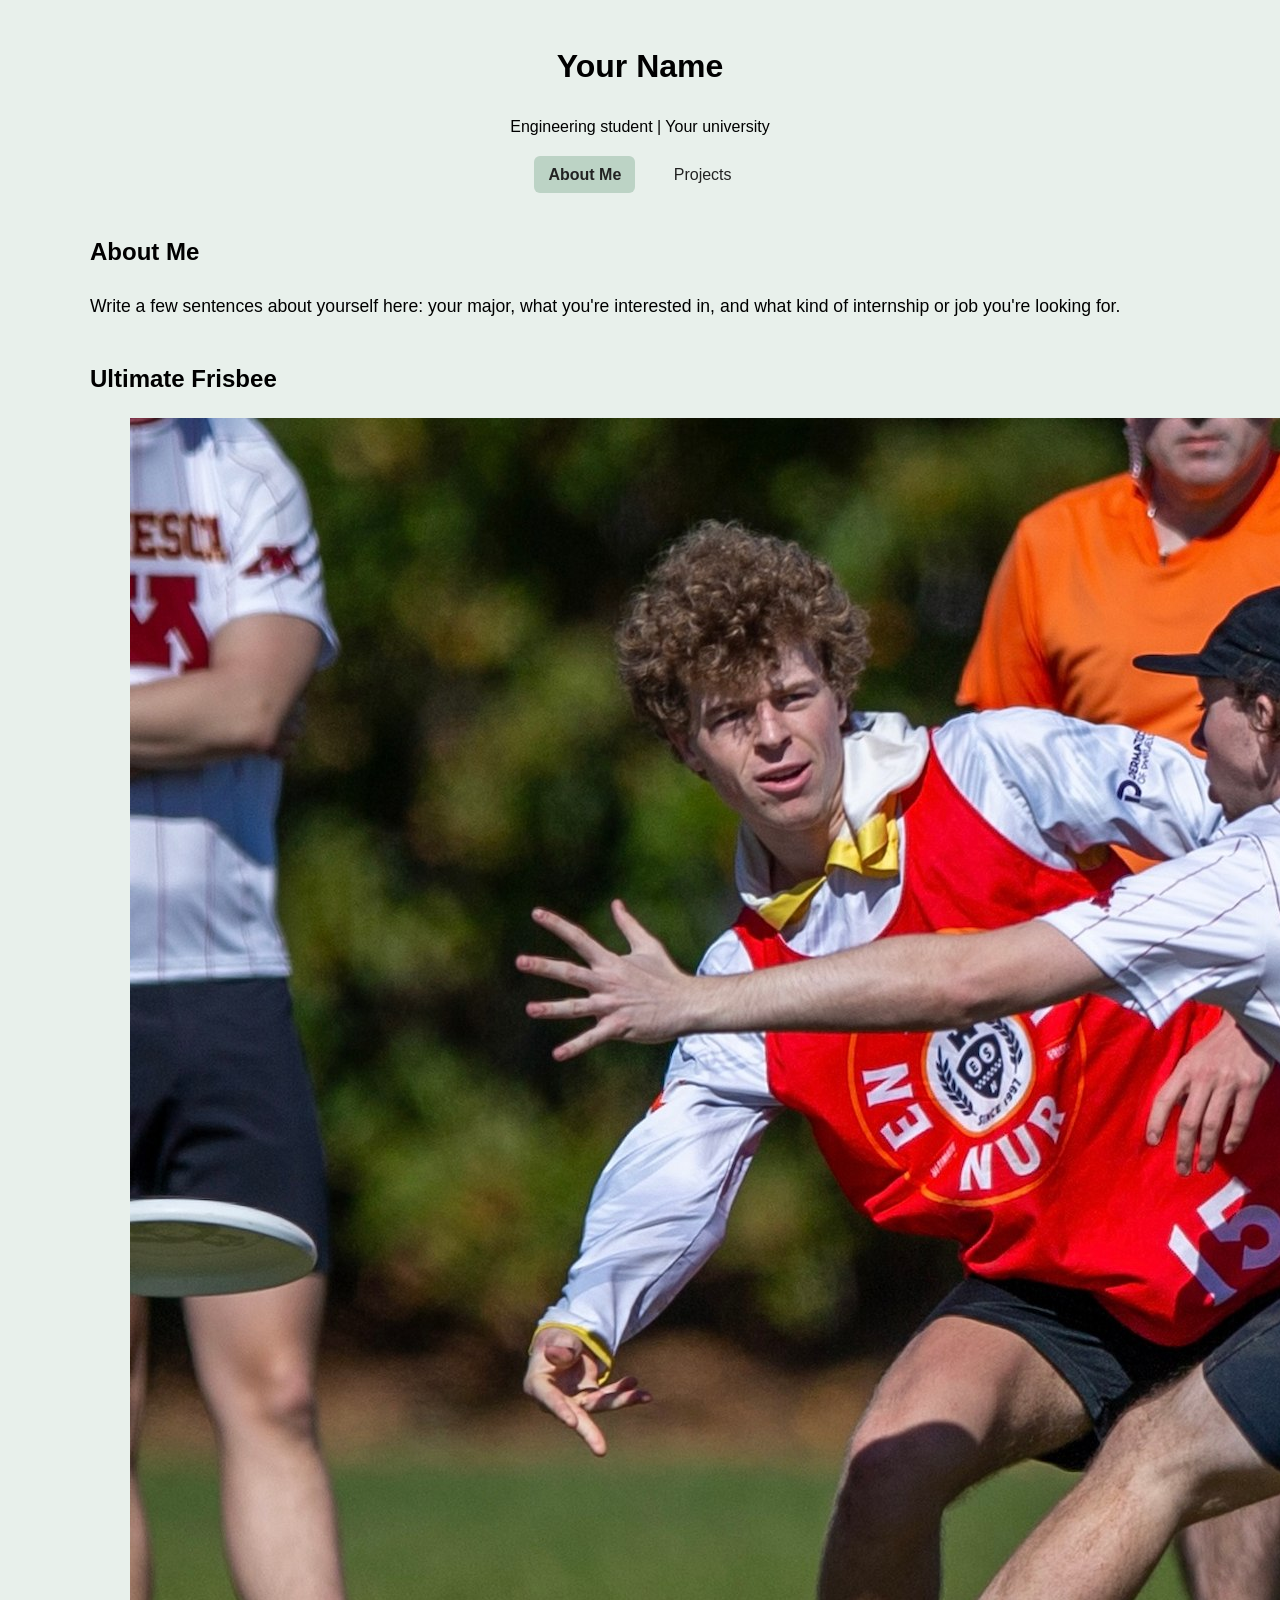
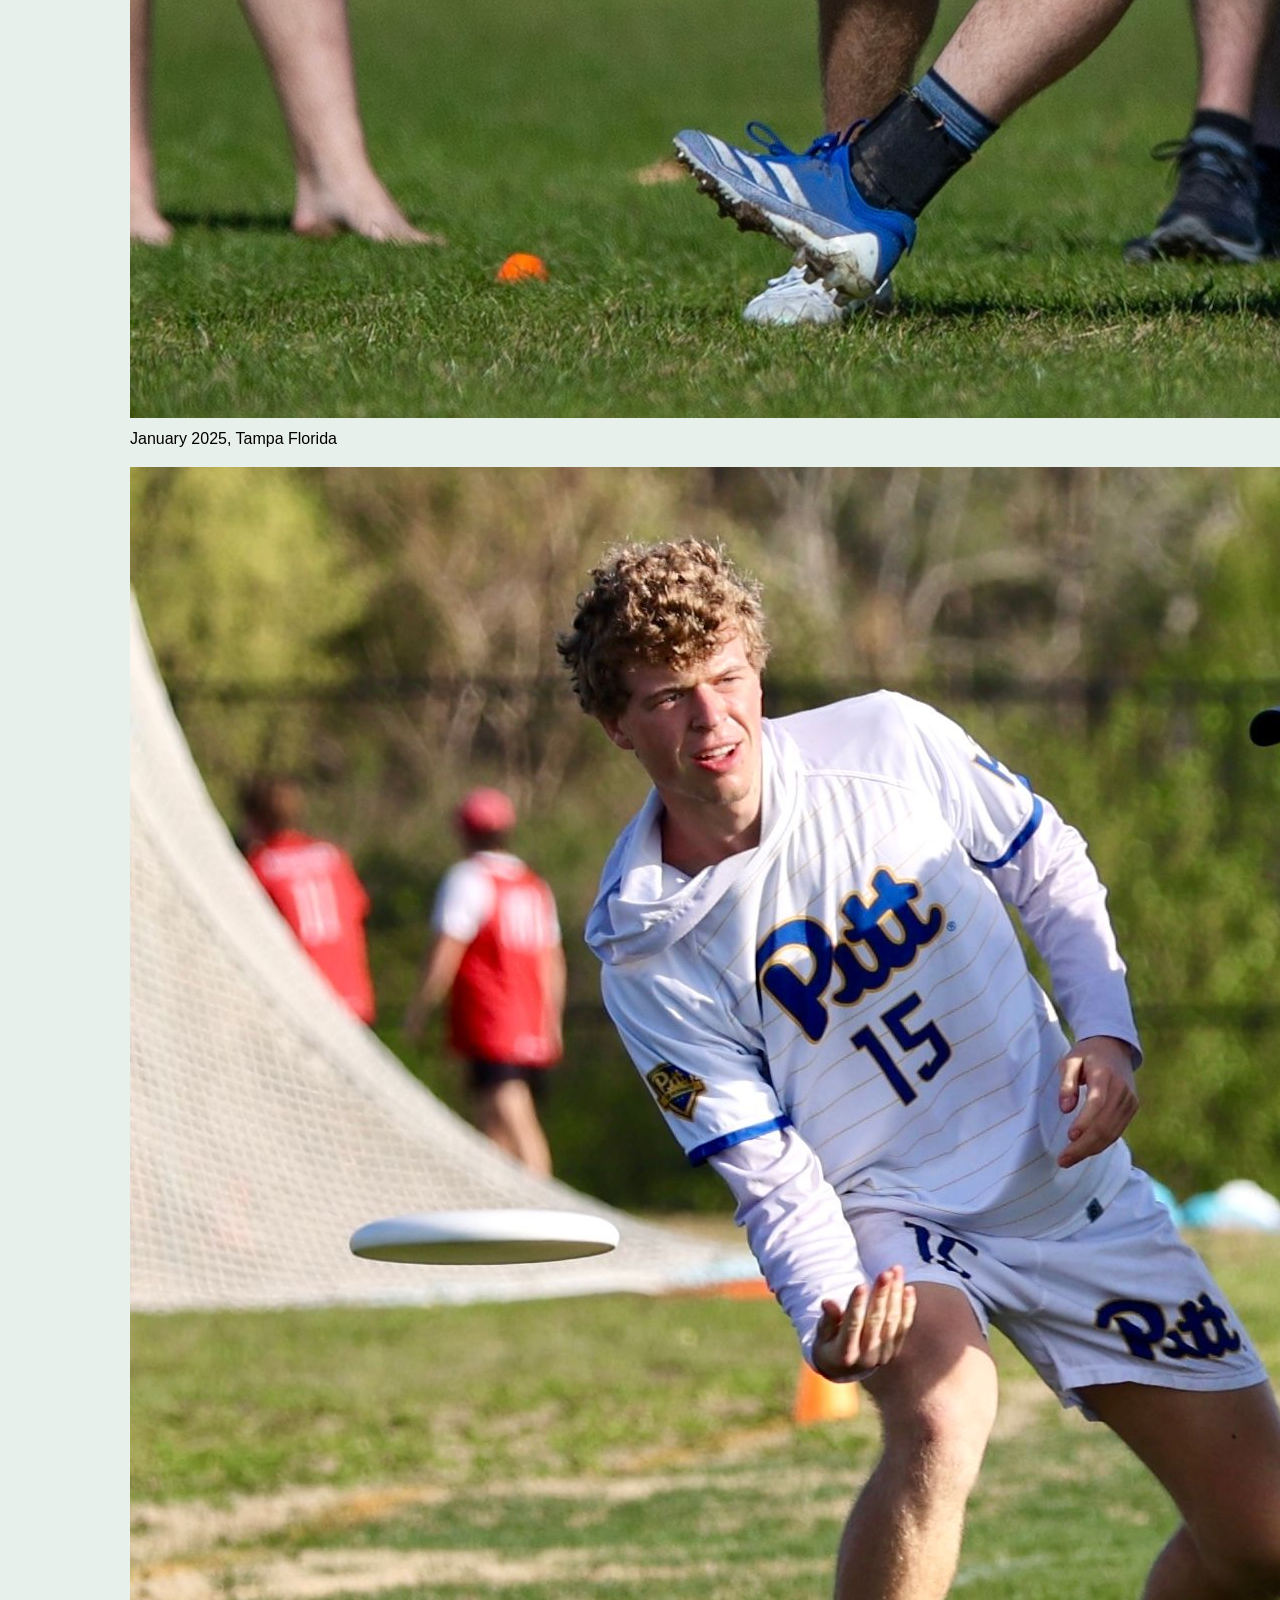
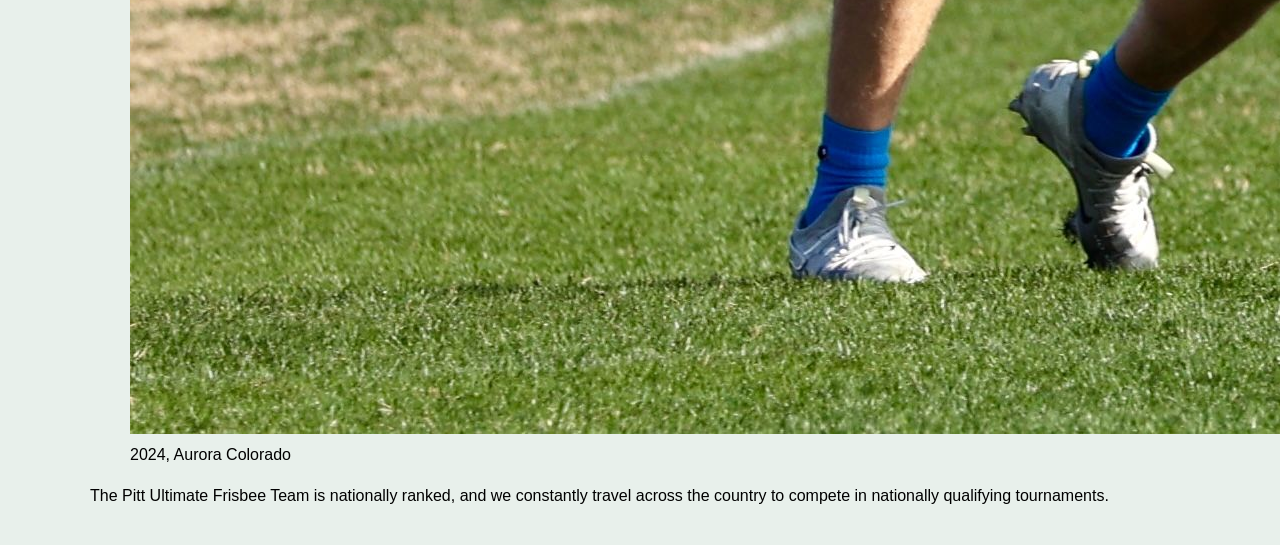
==== index.html @ 2cf9a01d "Update index.html" ====
<!DOCTYPE html>
<html lang="en">
<head>
  <meta charset="UTF-8">
  <meta name="viewport" content="width=device-width, initial-scale=1">
  <title>About Me | Your Name</title>
  <link rel="stylesheet" href="style.css">
</head>
<body>
  <header>
    <h1>Your Name</h1>
    <p>Engineering student | Your university</p>
    <nav>
      <a href="index.html" class="active">About Me</a>
      <a href="projects.html">Projects</a>
    </nav>
  </header>

  <main>
    <h2>About Me</h2>
    <p class="intro">
      Write a few sentences about yourself here: your major, what you're interested in, and what kind of internship or job you're looking for.
    </p>

    <h2>Ultimate Frisbee</h2>
    <section class="photo-row">
      <figure>
        <img src="mages/florida_warmup_flick_huck.jpg" alt="Pitt Ultimate player defending in Tampa, Florida">
        <figcaption>January 2025, Tampa Florida</figcaption>
      </figure>

      <figure>
        <img src="mages/jose_flick.jpg" alt="Pitt Ultimate player throwing a flick in Aurora, Colorado">
        <figcaption>2024, Aurora Colorado</figcaption>
      </figure>
    </section>

    <p class="team-caption">
      The Pitt Ultimate Frisbee Team is nationally ranked, and we constantly travel across the country to compete in nationally qualifying tournaments.
    </p>
  </main>
</body>
</html>
---- style.css ----
body {
  font-family: Arial, sans-serif;
  max-width: 1100px;
  margin: 0 auto;
  padding: 20px;
  line-height: 1.6;
  background: #e8f0eb;
}

header {
  text-align: center;
  margin-bottom: 40px;
}

nav {
  margin-top: 16px;
}

nav a {
  display: inline-block;
  margin: 0 10px;
  padding: 6px 14px;
  color: #222;
  text-decoration: none;
  border-radius: 6px;
}

nav a:hover {
  background: #d3e2d9;
}

nav a.active {
  background: #bcd3c5;
  font-weight: bold;
}

.intro {
  font-size: 1.1rem;
  margin-bottom: 40px;
}

.project {
  background: #fff;
  border: 1px solid #ccd9d0;
  border-radius: 8px;
  padding: 16px;
  margin-bottom: 24px;
}

.project img {
  max-width: 100%;
  border-radius: 4px;
}

.feature {
  display: flex;
  align-items: flex-start;
  justify-content: space-between;
  gap: 32px;
  margin-bottom: 40px;
}

.feature figure {
  margin: 0;
  flex: 1;
}

.feature img {
  width: 100%;
  height: auto;
  display: block;
}

.feature figcaption {
  margin-top: 10px;
  padding-left: 10px;
  font-size: 0.95rem;
}

.feature-text {
  flex: 1;
  font-size: 1.2rem;
  line-height: 2;
  margin: 0;
}

@media (max-width: 700px) {
  .feature {
    flex-direction: column;
  }
}
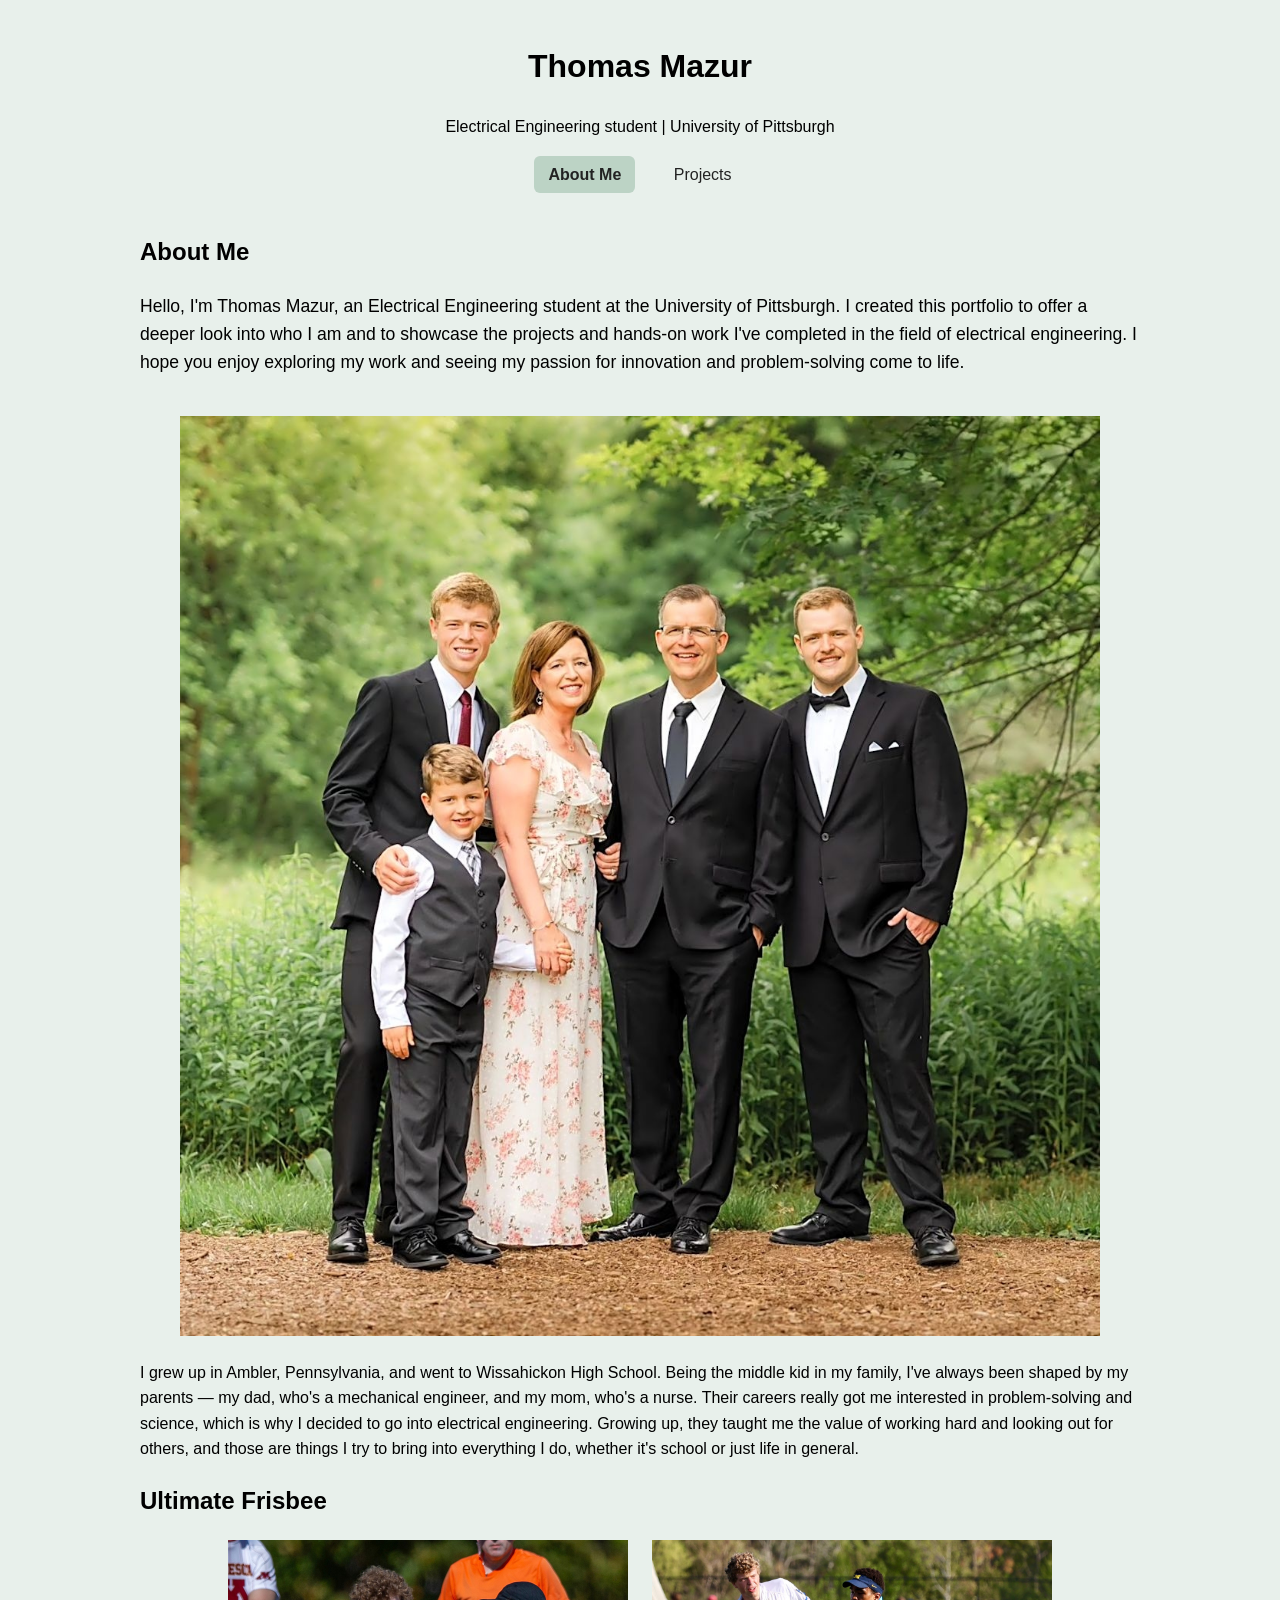
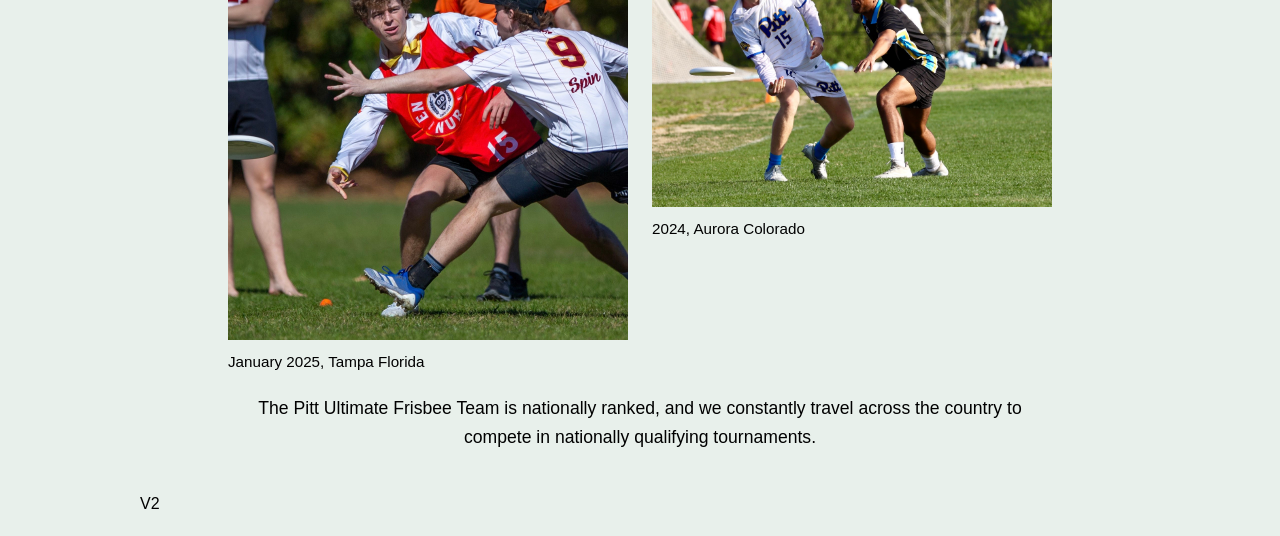
==== commit 0ff5e3f5: "Update index.html" ====
--- a/index.html
+++ b/index.html
@@ -3,13 +3,13 @@
 <head>
   <meta charset="UTF-8">
   <meta name="viewport" content="width=device-width, initial-scale=1">
-  <title>About Me | Your Name</title>
+  <title>About Me | Thomas Mazur</title>
   <link rel="stylesheet" href="style.css">
 </head>
 <body>
   <header>
-    <h1>Your Name</h1>
-    <p>Engineering student | Your university</p>
+    <h1>Thomas Mazur</h1>
+    <p>Electrical Engineering student | University of Pittsburgh</p>
     <nav>
       <a href="index.html" class="active">About Me</a>
       <a href="projects.html">Projects</a>
@@ -19,8 +19,17 @@
   <main>
     <h2>About Me</h2>
     <p class="intro">
-      Write a few sentences about yourself here: your major, what you're interested in, and what kind of internship or job you're looking for.
+      Hello, I'm Thomas Mazur, an Electrical Engineering student at the University of Pittsburgh. I created this portfolio to offer a deeper look into who I am and to showcase the projects and hands-on work I've completed in the field of electrical engineering. I hope you enjoy exploring my work and seeing my passion for innovation and problem-solving come to life.
     </p>
+
+    <section class="about-section">
+      <figure class="about-photo">
+        <img src="mages/Family_Photo.jpg" alt="Thomas Mazur with his family">
+      </figure>
+      <p class="about-text">
+        I grew up in Ambler, Pennsylvania, and went to Wissahickon High School. Being the middle kid in my family, I've always been shaped by my parents — my dad, who's a mechanical engineer, and my mom, who's a nurse. Their careers really got me interested in problem-solving and science, which is why I decided to go into electrical engineering. Growing up, they taught me the value of working hard and looking out for others, and those are things I try to bring into everything I do, whether it's school or just life in general.
+      </p>
+    </section>
 
     <h2>Ultimate Frisbee</h2>
     <section class="photo-row">
@@ -39,5 +48,7 @@
       The Pitt Ultimate Frisbee Team is nationally ranked, and we constantly travel across the country to compete in nationally qualifying tournaments.
     </p>
   </main>
+
+  <footer class="version">V2</footer>
 </body>
 </html>
--- a/style.css
+++ b/style.css
@@ -1,6 +1,11 @@
+img {
+  max-width: 100%;
+  height: auto;
+}
+
 body {
   font-family: Arial, sans-serif;
-  max-width: 1100px;
+  max-width: 1000px;
   margin: 0 auto;
   padding: 20px;
   line-height: 1.6;
@@ -47,45 +52,37 @@
   margin-bottom: 24px;
 }
 
-.project img {
-  max-width: 100%;
-  border-radius: 4px;
+/* Photos side by side */
+.photo-row {
+  display: flex;
+  flex-direction: row;
+  justify-content: center;
+  gap: 24px;
+  margin-bottom: 20px;
 }
 
-.feature {
-  display: flex;
-  align-items: flex-start;
-  justify-content: space-between;
-  gap: 32px;
-  margin-bottom: 40px;
+.photo-row figure {
+  margin: 0;
+  flex: 1;
+  min-width: 0;
+  max-width: 400px;
 }
 
-.feature figure {
-  margin: 0;
-  flex: 1;
-}
-
-.feature img {
+.photo-row img {
   width: 100%;
   height: auto;
   display: block;
 }
 
-.feature figcaption {
+.photo-row figcaption {
   margin-top: 10px;
-  padding-left: 10px;
   font-size: 0.95rem;
 }
 
-.feature-text {
-  flex: 1;
-  font-size: 1.2rem;
-  line-height: 2;
-  margin: 0;
+/* Description under both photos */
+.team-caption {
+  text-align: center;
+  font-size: 1.1rem;
+  max-width: 824px;
+  margin: 0 auto 40px;
 }
-
-@media (max-width: 700px) {
-  .feature {
-    flex-direction: column;
-  }
-}
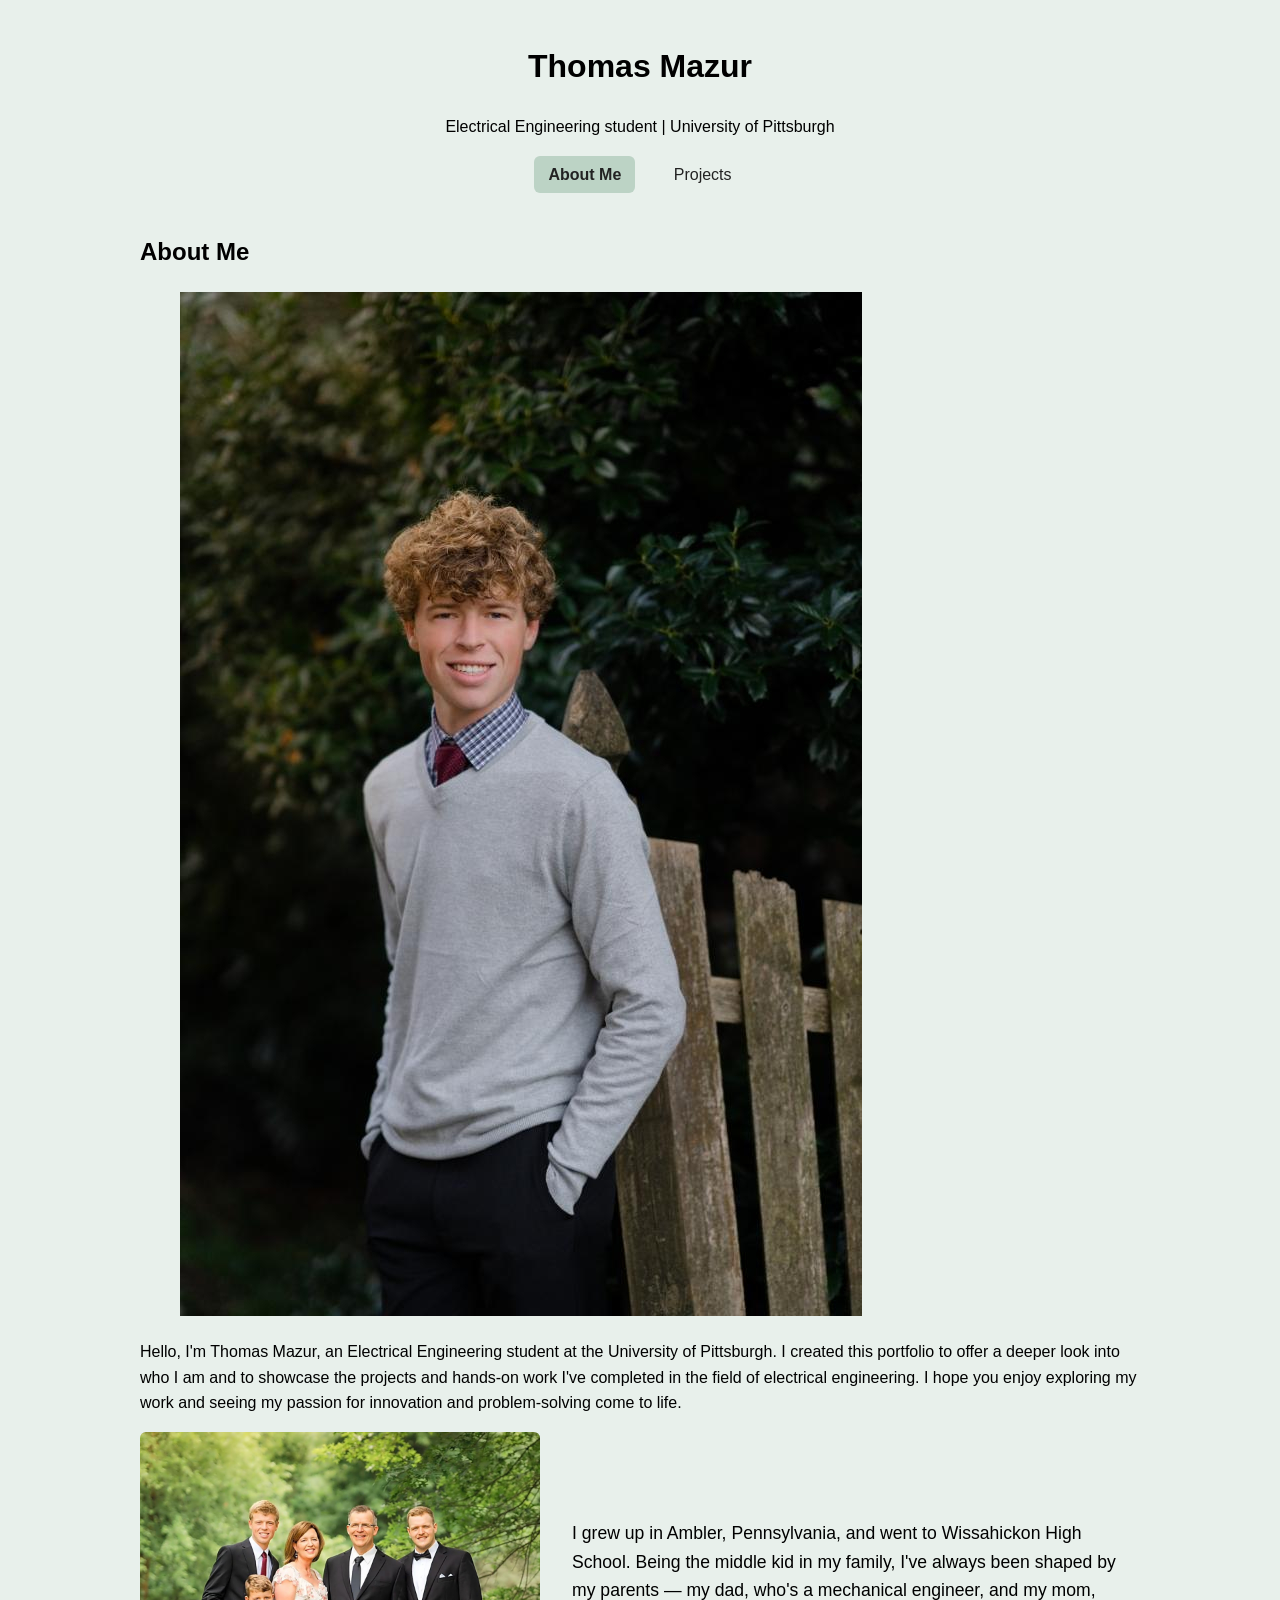
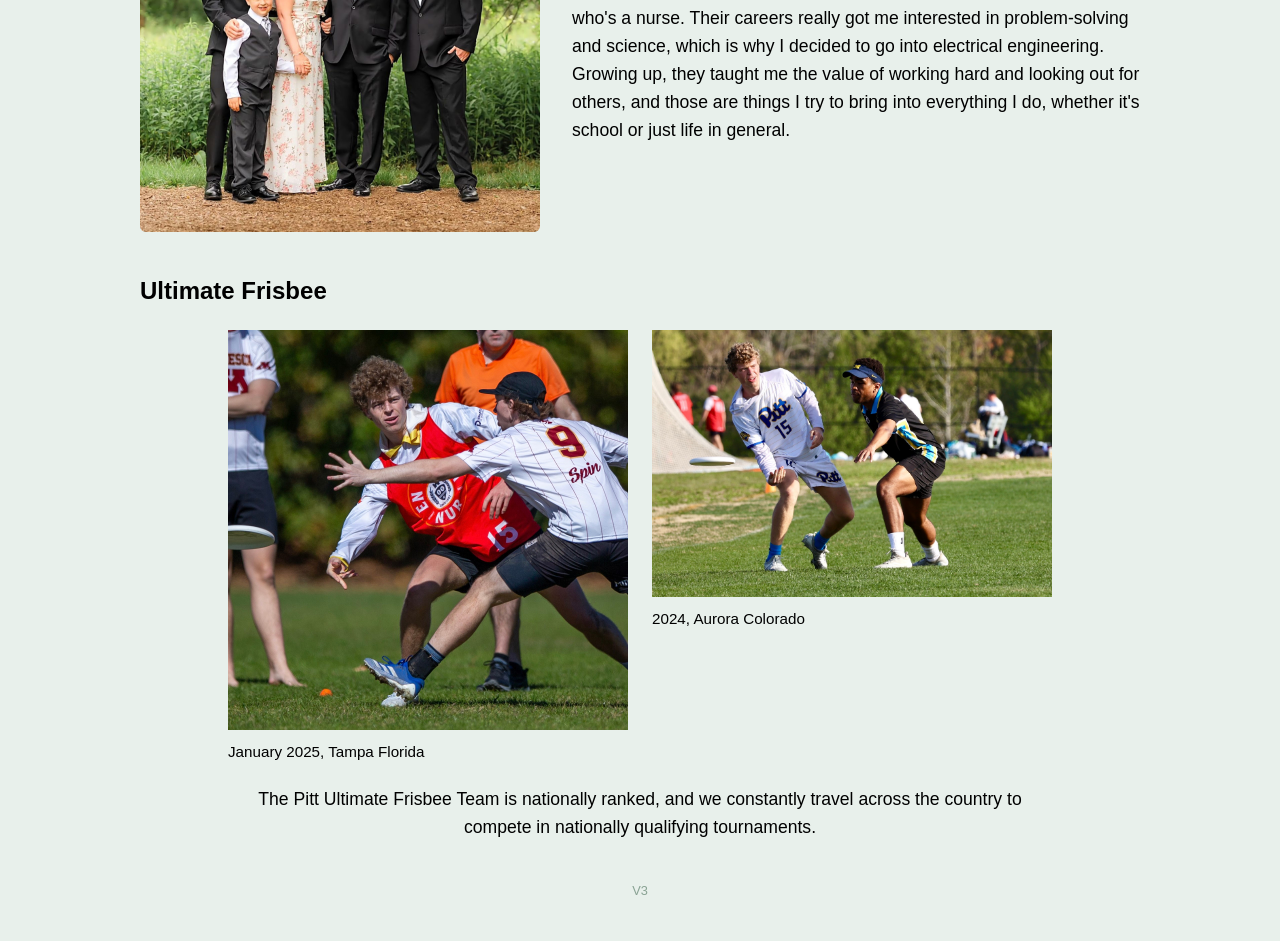
==== commit 3a8f0a5f: "Update index.html" ====
--- a/index.html
+++ b/index.html
@@ -18,9 +18,14 @@
 
   <main>
     <h2>About Me</h2>
-    <p class="intro">
-      Hello, I'm Thomas Mazur, an Electrical Engineering student at the University of Pittsburgh. I created this portfolio to offer a deeper look into who I am and to showcase the projects and hands-on work I've completed in the field of electrical engineering. I hope you enjoy exploring my work and seeing my passion for innovation and problem-solving come to life.
-    </p>
+    <section class="intro-section">
+      <figure class="intro-photo">
+        <img src="mages/solo_photo.jpg" alt="Portrait of Thomas Mazur">
+      </figure>
+      <p class="intro-text">
+        Hello, I'm Thomas Mazur, an Electrical Engineering student at the University of Pittsburgh. I created this portfolio to offer a deeper look into who I am and to showcase the projects and hands-on work I've completed in the field of electrical engineering. I hope you enjoy exploring my work and seeing my passion for innovation and problem-solving come to life.
+      </p>
+    </section>
 
     <section class="about-section">
       <figure class="about-photo">
@@ -49,6 +54,6 @@
     </p>
   </main>
 
-  <footer class="version">V2</footer>
+  <footer class="version">V3</footer>
 </body>
 </html>
--- a/style.css
+++ b/style.css
@@ -44,6 +44,34 @@
   margin-bottom: 40px;
 }
 
+/* About Me photo + text */
+.about-section {
+  display: flex;
+  align-items: center;
+  gap: 32px;
+  margin-bottom: 40px;
+}
+
+.about-photo {
+  margin: 0;
+  flex: 1;
+  min-width: 0;
+  max-width: 400px;
+}
+
+.about-photo img {
+  width: 100%;
+  height: auto;
+  display: block;
+  border-radius: 6px;
+}
+
+.about-text {
+  flex: 1;
+  font-size: 1.1rem;
+  margin: 0;
+}
+
 .project {
   background: #fff;
   border: 1px solid #ccd9d0;
@@ -86,3 +114,20 @@
   max-width: 824px;
   margin: 0 auto 40px;
 }
+
+/* Stack on phones */
+@media (max-width: 700px) {
+  .about-section,
+  .photo-row {
+    flex-direction: column;
+  }
+}
+
+/* Version marker */
+.version {
+  text-align: center;
+  color: #8aa394;
+  font-size: 0.8rem;
+  margin-top: 40px;
+  padding-bottom: 20px;
+}
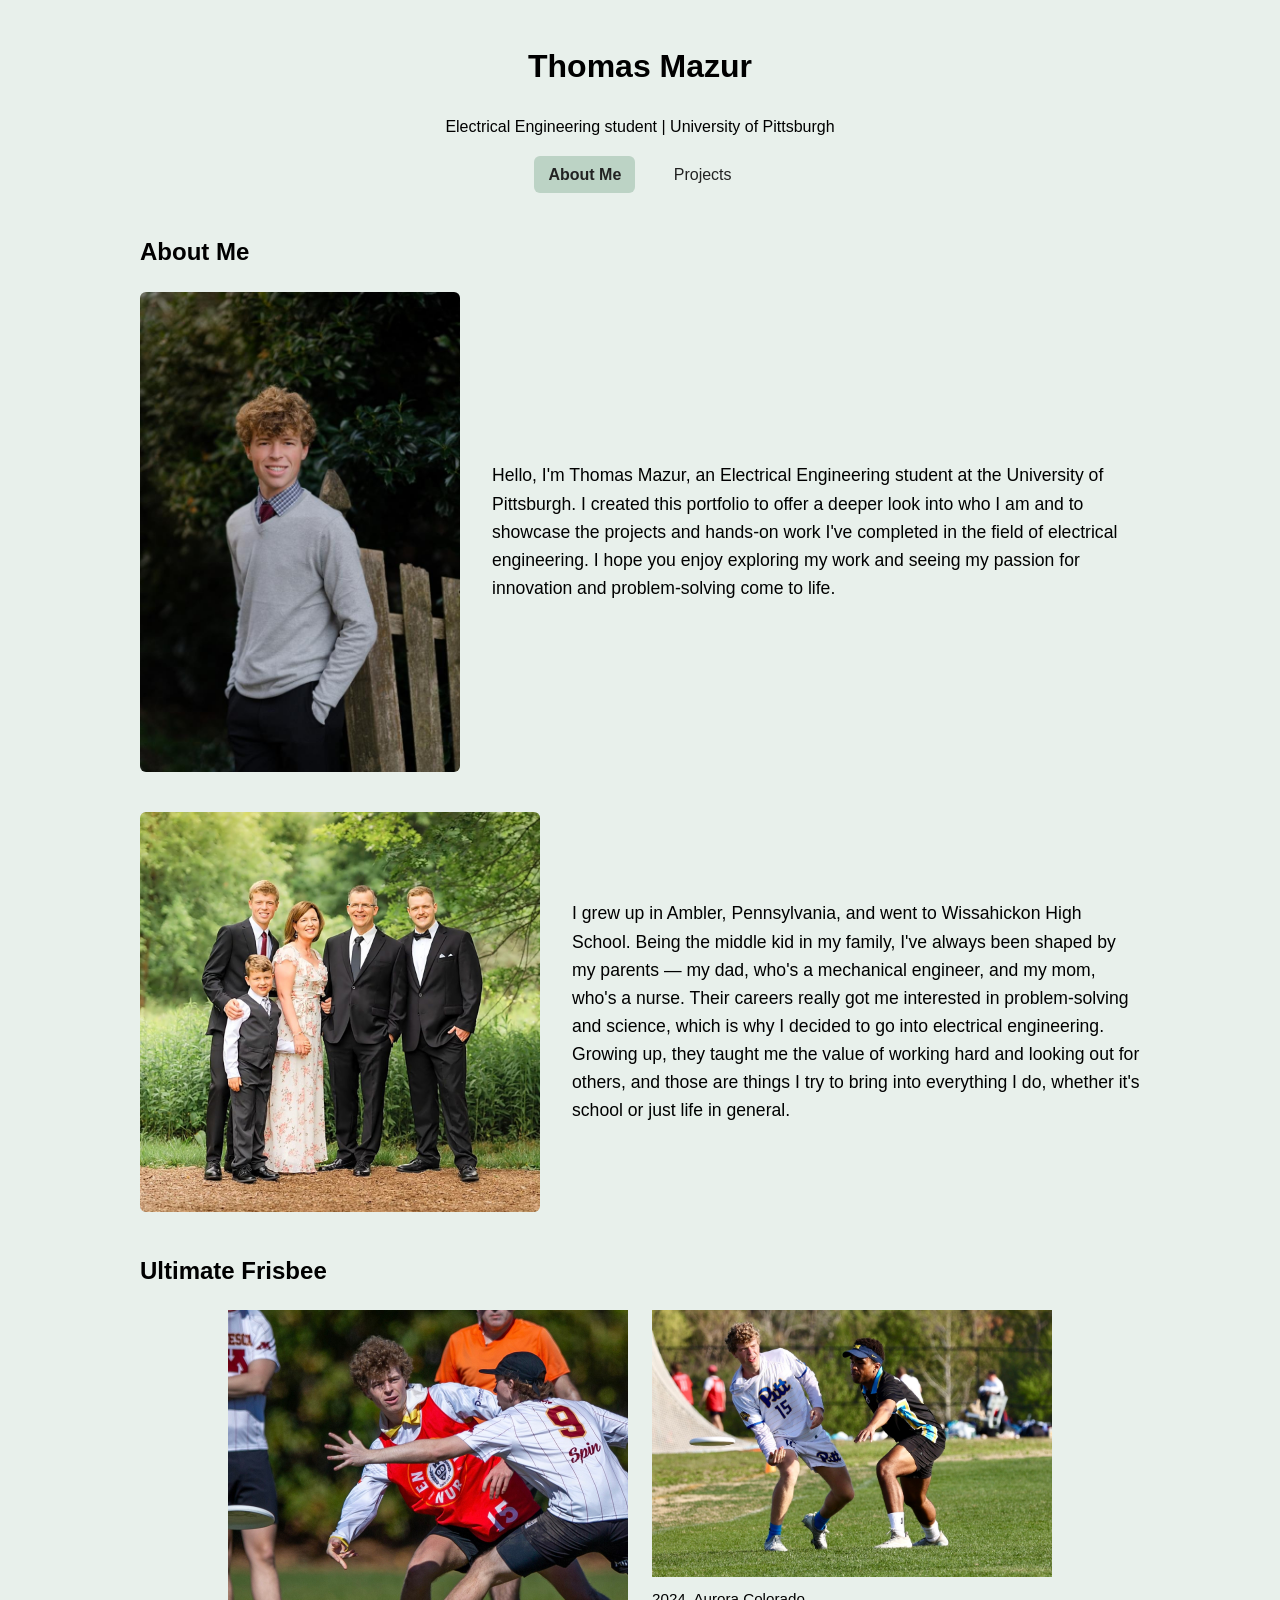
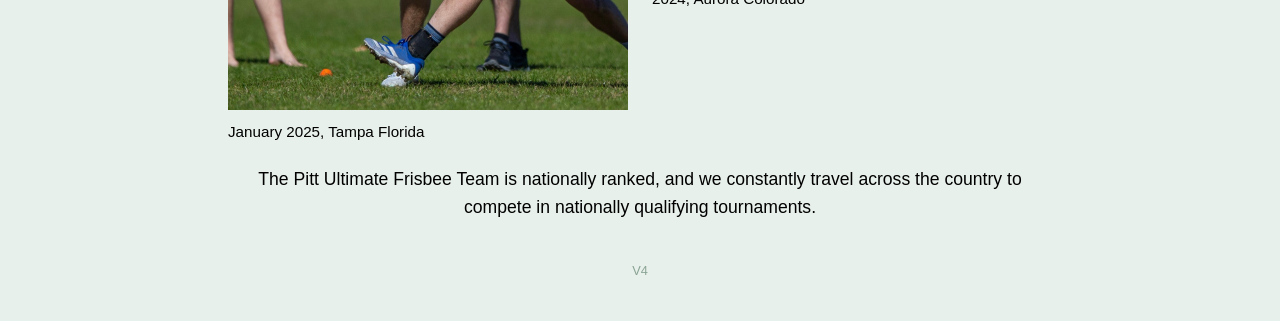
==== commit 124a045f: "Update index.html" ====
--- a/index.html
+++ b/index.html
@@ -54,6 +54,6 @@
     </p>
   </main>
 
-  <footer class="version">V3</footer>
+  <footer class="version">V4</footer>
 </body>
 </html>
--- a/style.css
+++ b/style.css
@@ -39,9 +39,30 @@
   font-weight: bold;
 }
 
-.intro {
+/* Intro photo + text at the top */
+.intro-section {
+  display: flex;
+  align-items: center;
+  gap: 32px;
+  margin-bottom: 40px;
+}
+
+.intro-photo {
+  margin: 0;
+  flex: 0 0 320px;
+}
+
+.intro-photo img {
+  width: 100%;
+  height: auto;
+  display: block;
+  border-radius: 6px;
+}
+
+.intro-text {
+  flex: 1;
   font-size: 1.1rem;
-  margin-bottom: 40px;
+  margin: 0;
 }
 
 /* About Me photo + text */
@@ -117,9 +138,15 @@
 
 /* Stack on phones */
 @media (max-width: 700px) {
+  .intro-section,
   .about-section,
   .photo-row {
     flex-direction: column;
+  }
+
+  .intro-photo {
+    flex: 0 0 auto;
+    max-width: 320px;
   }
 }
 
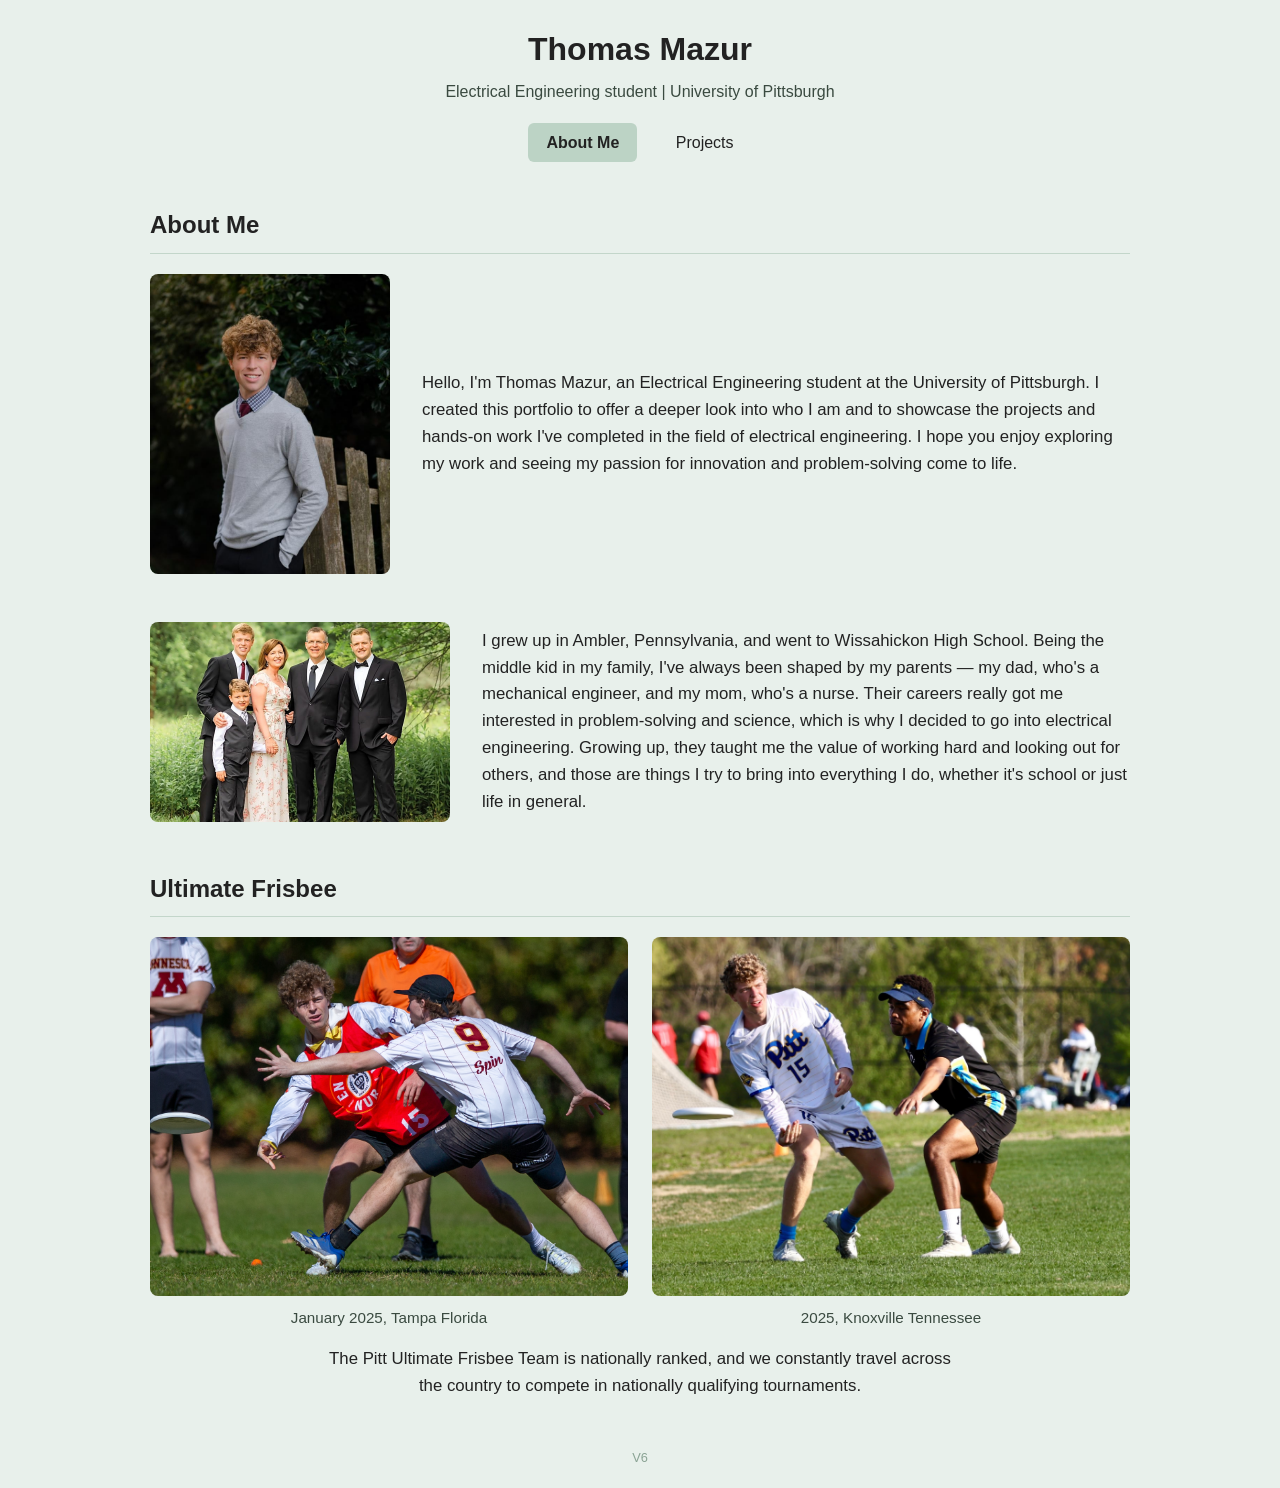
==== commit be43ed18: "Update index.html" ====
--- a/index.html
+++ b/index.html
@@ -44,8 +44,8 @@
       </figure>
 
       <figure>
-        <img src="mages/jose_flick.jpg" alt="Pitt Ultimate player throwing a flick in Aurora, Colorado">
-        <figcaption>2024, Aurora Colorado</figcaption>
+        <img src="mages/jose_flick.jpg" alt="Pitt Ultimate player throwing a flick in Knoxville, Tennessee">
+        <figcaption>2025, Knoxville Tennessee</figcaption>
       </figure>
     </section>
 
@@ -54,6 +54,6 @@
     </p>
   </main>
 
-  <footer class="version">V4</footer>
+  <footer class="version">V6</footer>
 </body>
 </html>
--- a/style.css
+++ b/style.css
@@ -5,26 +5,32 @@
 
 body {
   font-family: Arial, sans-serif;
-  max-width: 1000px;
+  max-width: 980px;
   margin: 0 auto;
-  padding: 20px;
+  padding: 24px 20px 0;
   line-height: 1.6;
+  color: #222;
   background: #e8f0eb;
 }
 
 header {
   text-align: center;
-  margin-bottom: 40px;
-}
-
-nav {
-  margin-top: 16px;
+  margin-bottom: 44px;
+}
+
+header h1 {
+  margin: 0 0 4px;
+}
+
+header p {
+  margin: 0 0 18px;
+  color: #3a4a40;
 }
 
 nav a {
   display: inline-block;
-  margin: 0 10px;
-  padding: 6px 14px;
+  margin: 0 8px;
+  padding: 7px 18px;
   color: #222;
   text-decoration: none;
   border-radius: 6px;
@@ -39,101 +45,189 @@
   font-weight: bold;
 }
 
-/* Intro photo + text at the top */
-.intro-section {
-  display: flex;
-  align-items: center;
-  gap: 32px;
-  margin-bottom: 40px;
-}
-
-.intro-photo {
-  margin: 0;
-  flex: 0 0 320px;
-}
-
-.intro-photo img {
-  width: 100%;
-  height: auto;
-  display: block;
-  border-radius: 6px;
-}
-
-.intro-text {
-  flex: 1;
-  font-size: 1.1rem;
-  margin: 0;
-}
-
-/* About Me photo + text */
+h2 {
+  font-size: 1.5rem;
+  margin: 0 0 20px;
+  padding-bottom: 8px;
+  border-bottom: 1px solid #c3d6ca;
+}
+
+/* Intro and About: photo + text side by side */
+.intro-section,
 .about-section {
   display: flex;
   align-items: center;
   gap: 32px;
-  margin-bottom: 40px;
+  margin-bottom: 48px;
+}
+
+.intro-photo {
+  margin: 0;
+  flex: 0 0 240px;
+}
+
+.intro-photo img {
+  width: 100%;
+  aspect-ratio: 4 / 5;
+  object-fit: cover;
+  border-radius: 8px;
+  display: block;
 }
 
 .about-photo {
   margin: 0;
-  flex: 1;
-  min-width: 0;
-  max-width: 400px;
+  flex: 0 0 300px;
 }
 
 .about-photo img {
   width: 100%;
-  height: auto;
-  display: block;
-  border-radius: 6px;
-}
-
+  aspect-ratio: 3 / 2;
+  object-fit: cover;
+  border-radius: 8px;
+  display: block;
+}
+
+.intro-text,
 .about-text {
   flex: 1;
-  font-size: 1.1rem;
-  margin: 0;
-}
-
+  font-size: 1.05rem;
+  margin: 0;
+}
+
+/* Frisbee: two equal photos with centered captions */
+.photo-row {
+  display: flex;
+  gap: 24px;
+  margin-bottom: 16px;
+}
+
+.photo-row figure {
+  margin: 0;
+  flex: 1 1 0;
+  min-width: 0;
+  text-align: center;
+}
+
+.photo-row img {
+  width: 100%;
+  aspect-ratio: 4 / 3;
+  object-fit: cover;
+  border-radius: 8px;
+  display: block;
+}
+
+.photo-row figcaption {
+  margin-top: 10px;
+  font-size: 0.95rem;
+  color: #3a4a40;
+}
+
+.team-caption {
+  text-align: center;
+  font-size: 1.05rem;
+  max-width: 640px;
+  margin: 0 auto 48px;
+}
+
+/* Projects list */
 .project {
   background: #fff;
   border: 1px solid #ccd9d0;
   border-radius: 8px;
-  padding: 16px;
-  margin-bottom: 24px;
-}
-
-/* Photos side by side */
-.photo-row {
+  padding: 20px 22px;
+  margin-bottom: 20px;
+}
+
+.project h3 {
+  margin: 0 0 8px;
+  font-size: 1.2rem;
+}
+
+.project p {
+  margin: 0;
+}
+
+.read-more {
+  display: inline-block;
+  margin-top: 10px;
+  color: #2f6e4f;
+  text-decoration: none;
+  font-weight: bold;
+}
+
+.read-more:hover {
+  text-decoration: underline;
+}
+
+/* Project detail page */
+.back-link {
+  margin: 0 0 24px;
+}
+
+.back-link a {
+  color: #3a4a40;
+  font-size: 0.95rem;
+  text-decoration: none;
+}
+
+.back-link a:hover {
+  text-decoration: underline;
+}
+
+.project-detail {
+  max-width: 760px;
+  margin: 0 auto;
+  font-size: 1.05rem;
+}
+
+.project-detail h2 {
+  margin: 0 0 6px;
+  padding-bottom: 0;
+  border-bottom: none;
+}
+
+.project-meta {
+  margin: 0 0 28px;
+  color: #3a4a40;
+  font-size: 0.95rem;
+}
+
+.project-detail p {
+  margin: 0 0 28px;
+}
+
+.project-figure {
+  margin: 0 0 32px;
+}
+
+.project-figure img {
+  width: 100%;
+  border-radius: 8px;
+  display: block;
+}
+
+.project-figure figcaption {
+  margin-top: 10px;
+  font-size: 0.95rem;
+  color: #3a4a40;
+}
+
+.tools {
+  list-style: none;
+  padding: 0;
+  margin: 4px 0 0;
   display: flex;
-  flex-direction: row;
-  justify-content: center;
-  gap: 24px;
-  margin-bottom: 20px;
-}
-
-.photo-row figure {
-  margin: 0;
-  flex: 1;
-  min-width: 0;
-  max-width: 400px;
-}
-
-.photo-row img {
-  width: 100%;
-  height: auto;
-  display: block;
-}
-
-.photo-row figcaption {
-  margin-top: 10px;
-  font-size: 0.95rem;
-}
-
-/* Description under both photos */
-.team-caption {
-  text-align: center;
-  font-size: 1.1rem;
-  max-width: 824px;
-  margin: 0 auto 40px;
+  flex-wrap: wrap;
+  gap: 10px;
+}
+
+.tools li {
+  background: #d8e4dc;
+  border: 1px solid #bcd3c5;
+  border-radius: 999px;
+  padding: 5px 14px;
+  font-size: 0.9rem;
+  color: #2f3e35;
 }
 
 /* Stack on phones */
@@ -142,11 +236,15 @@
   .about-section,
   .photo-row {
     flex-direction: column;
+    text-align: center;
   }
 
-  .intro-photo {
+  .intro-photo,
+  .about-photo {
     flex: 0 0 auto;
+    width: 100%;
     max-width: 320px;
+    margin: 0 auto;
   }
 }
 
@@ -155,6 +253,6 @@
   text-align: center;
   color: #8aa394;
   font-size: 0.8rem;
-  margin-top: 40px;
+  margin: 44px 0 0;
   padding-bottom: 20px;
 }
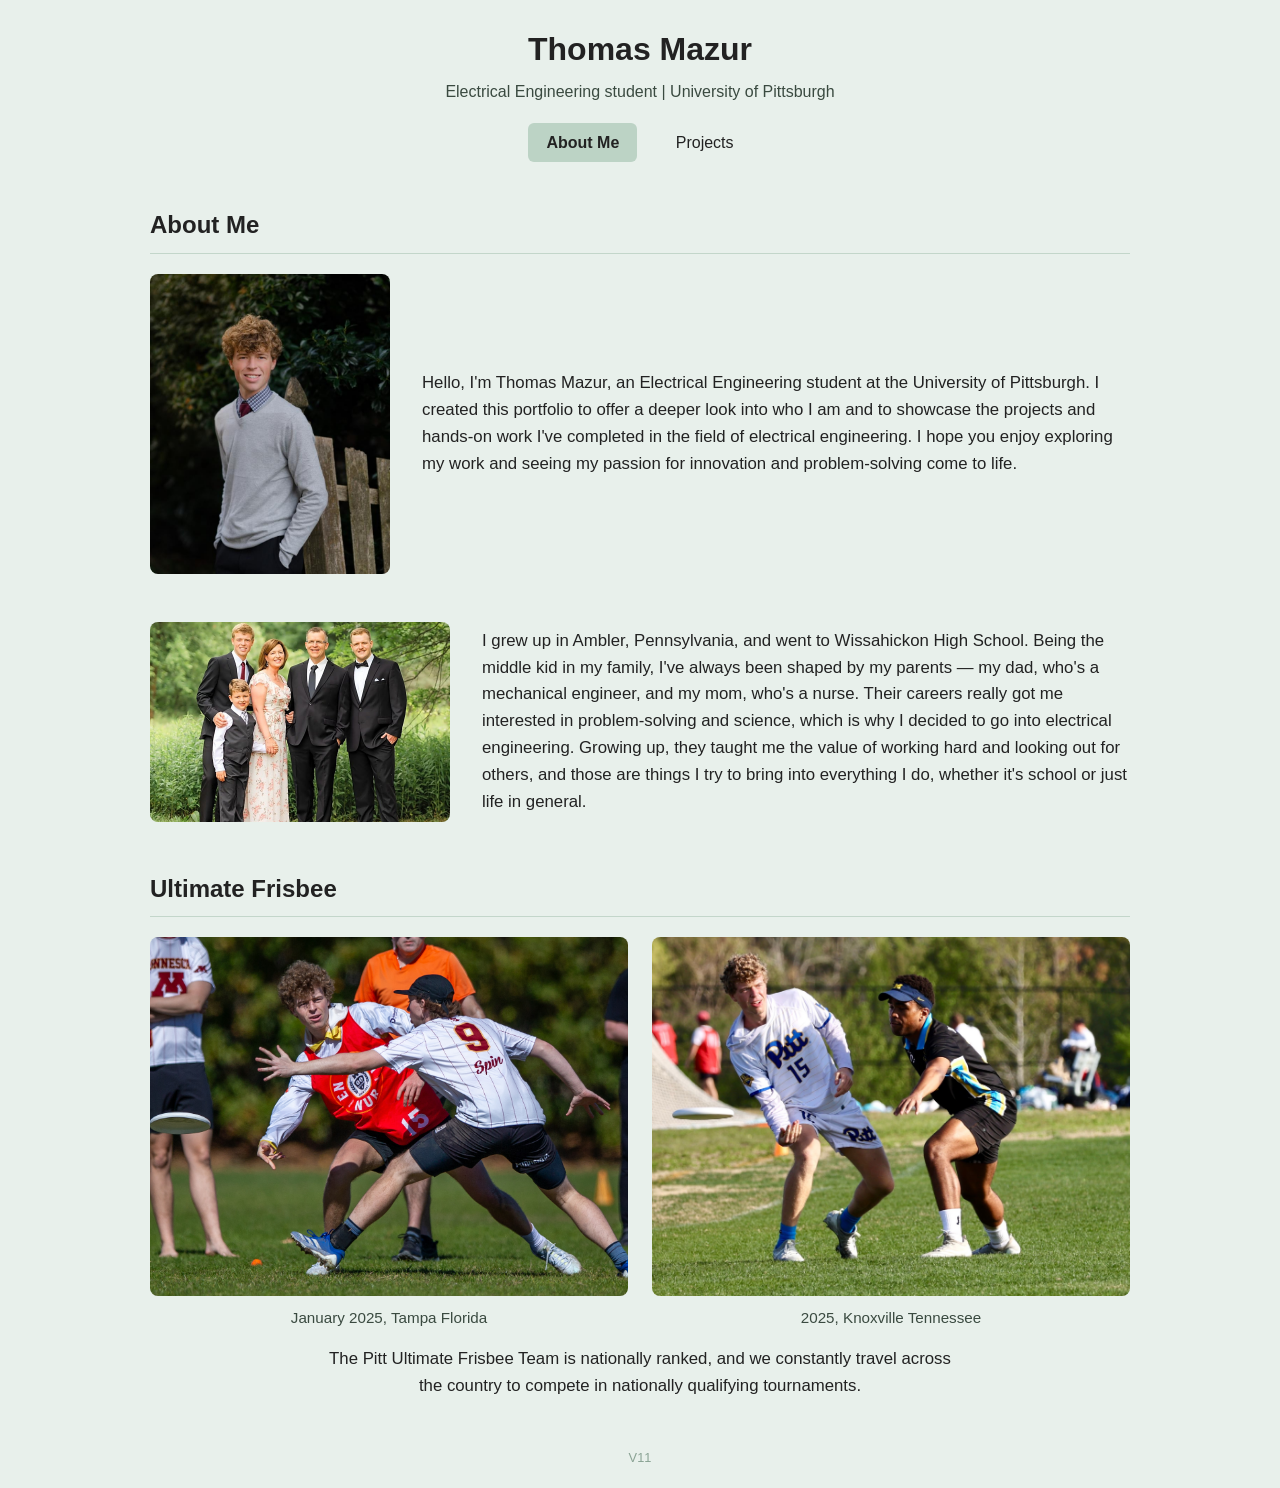
==== commit d345c43e: "Update index.html" ====
--- a/index.html
+++ b/index.html
@@ -54,6 +54,7 @@
     </p>
   </main>
 
-  <footer class="version">V6</footer>
+  <footer class="version" id="site-version"></footer>
+  <script src="version.js"></script>
 </body>
 </html>
--- a/style.css
+++ b/style.css
@@ -159,6 +159,35 @@
   text-decoration: underline;
 }
 
+/* Clickable project card with thumbnail */
+.project-link {
+  display: flex;
+  gap: 20px;
+  align-items: center;
+  text-decoration: none;
+  color: inherit;
+  transition: border-color 0.15s ease, box-shadow 0.15s ease;
+}
+
+.project-link:hover {
+  border-color: #9ec0ac;
+  box-shadow: 0 3px 12px rgba(0, 0, 0, 0.08);
+}
+
+.project-thumb {
+  flex: 0 0 220px;
+  width: 220px;
+  aspect-ratio: 4 / 3;
+  object-fit: cover;
+  border-radius: 6px;
+  display: block;
+}
+
+.project-body {
+  flex: 1;
+  min-width: 0;
+}
+
 /* Project detail page */
 .back-link {
   margin: 0 0 24px;
@@ -184,6 +213,11 @@
   margin: 0 0 6px;
   padding-bottom: 0;
   border-bottom: none;
+}
+
+.project-detail h3 {
+  font-size: 1.2rem;
+  margin: 0 0 14px;
 }
 
 .project-meta {
@@ -230,11 +264,56 @@
   color: #2f3e35;
 }
 
+/* Project videos (vertical Shorts) */
+.video-row {
+  position: relative;
+  left: 50%;
+  transform: translateX(-50%);
+  width: min(960px, calc(100vw - 32px));
+  display: flex;
+  gap: 16px;
+  justify-content: center;
+  flex-wrap: nowrap;
+  margin-bottom: 28px;
+}
+
+.video {
+  margin: 0;
+  flex: 1 1 0;
+  min-width: 0;
+  text-align: center;
+}
+
+.video-frame {
+  position: relative;
+  width: 100%;
+  aspect-ratio: 9 / 16;
+  border-radius: 8px;
+  overflow: hidden;
+  background: #000;
+}
+
+.video-frame iframe {
+  position: absolute;
+  top: 0;
+  left: 0;
+  width: 100%;
+  height: 100%;
+  border: 0;
+}
+
+.video figcaption {
+  margin-top: 10px;
+  font-size: 0.95rem;
+  color: #3a4a40;
+}
+
 /* Stack on phones */
 @media (max-width: 700px) {
   .intro-section,
   .about-section,
-  .photo-row {
+  .photo-row,
+  .video-row {
     flex-direction: column;
     text-align: center;
   }
@@ -246,6 +325,22 @@
     max-width: 320px;
     margin: 0 auto;
   }
+
+  .video {
+    flex: 0 0 auto;
+    max-width: 280px;
+    margin: 0 auto;
+  }
+
+  .project-link {
+    flex-direction: column;
+    align-items: stretch;
+  }
+
+  .project-thumb {
+    flex: 0 0 auto;
+    width: 100%;
+  }
 }
 
 /* Version marker */
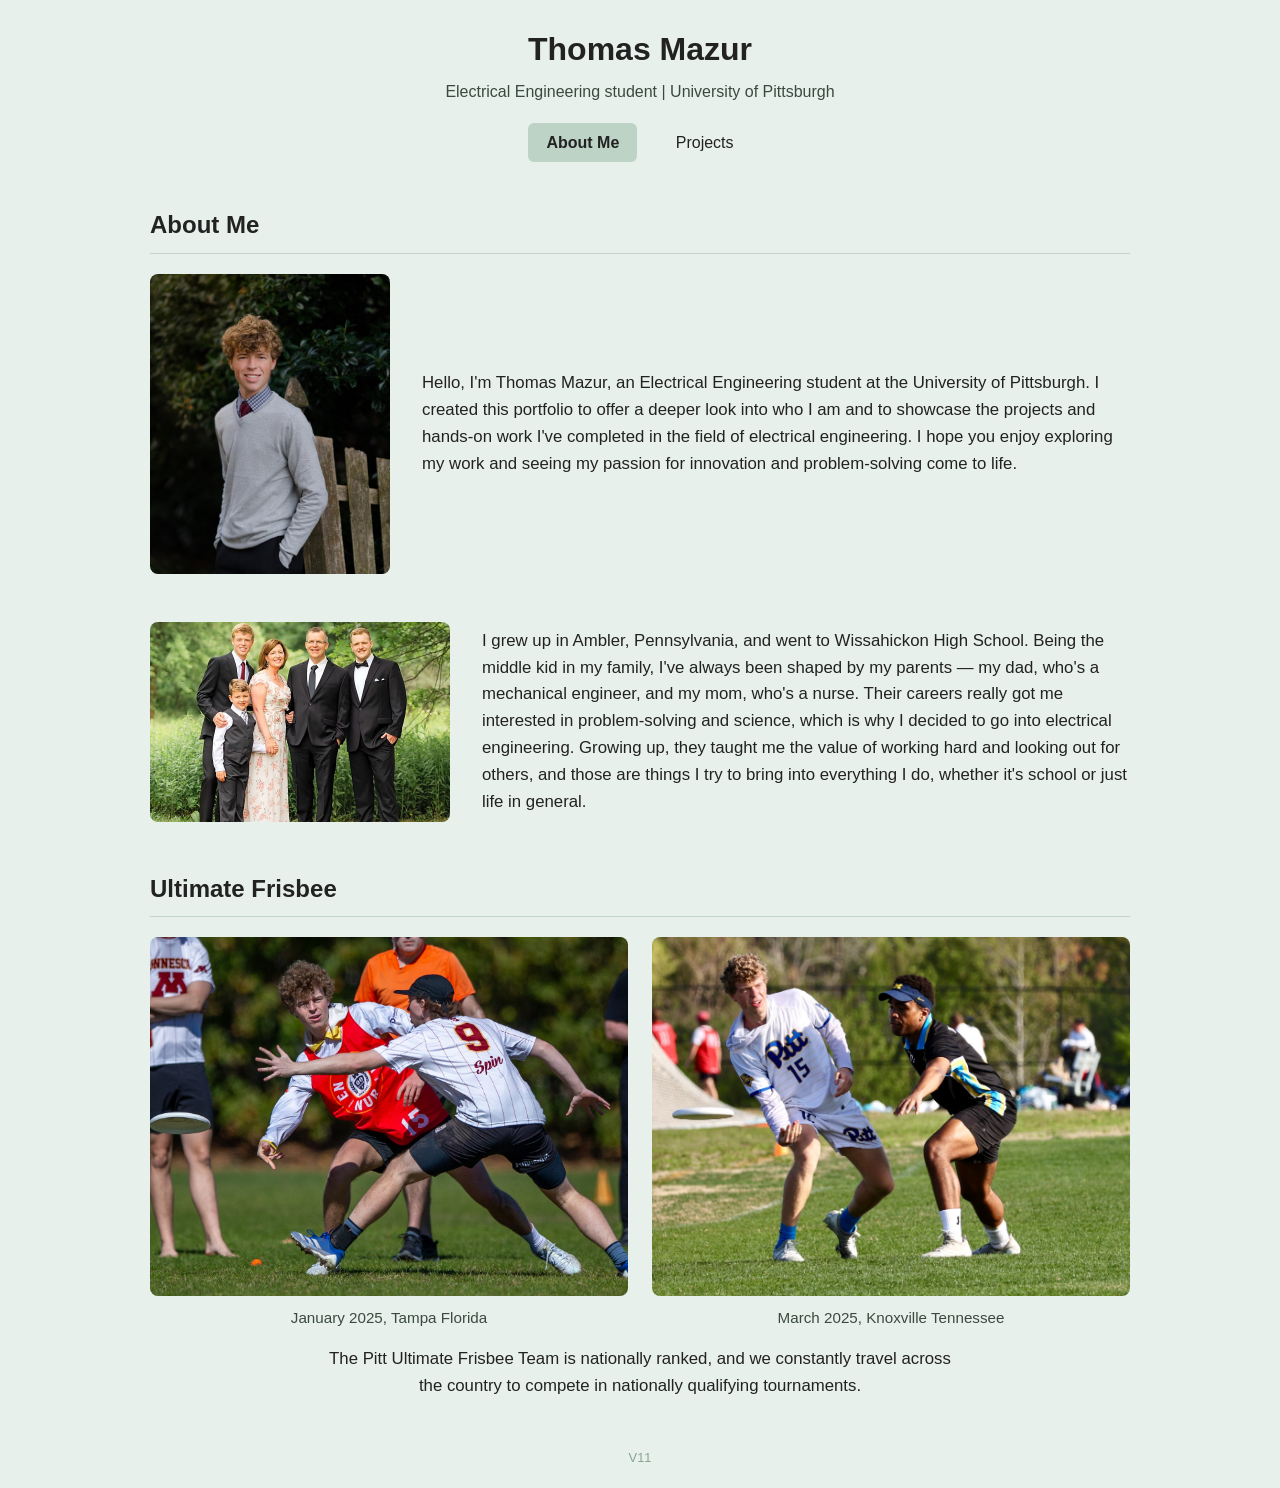
==== commit b72d184e: "Update index.html" ====
--- a/index.html
+++ b/index.html
@@ -45,7 +45,7 @@
 
       <figure>
         <img src="mages/jose_flick.jpg" alt="Pitt Ultimate player throwing a flick in Knoxville, Tennessee">
-        <figcaption>2025, Knoxville Tennessee</figcaption>
+        <figcaption>March 2025, Knoxville Tennessee</figcaption>
       </figure>
     </section>
 
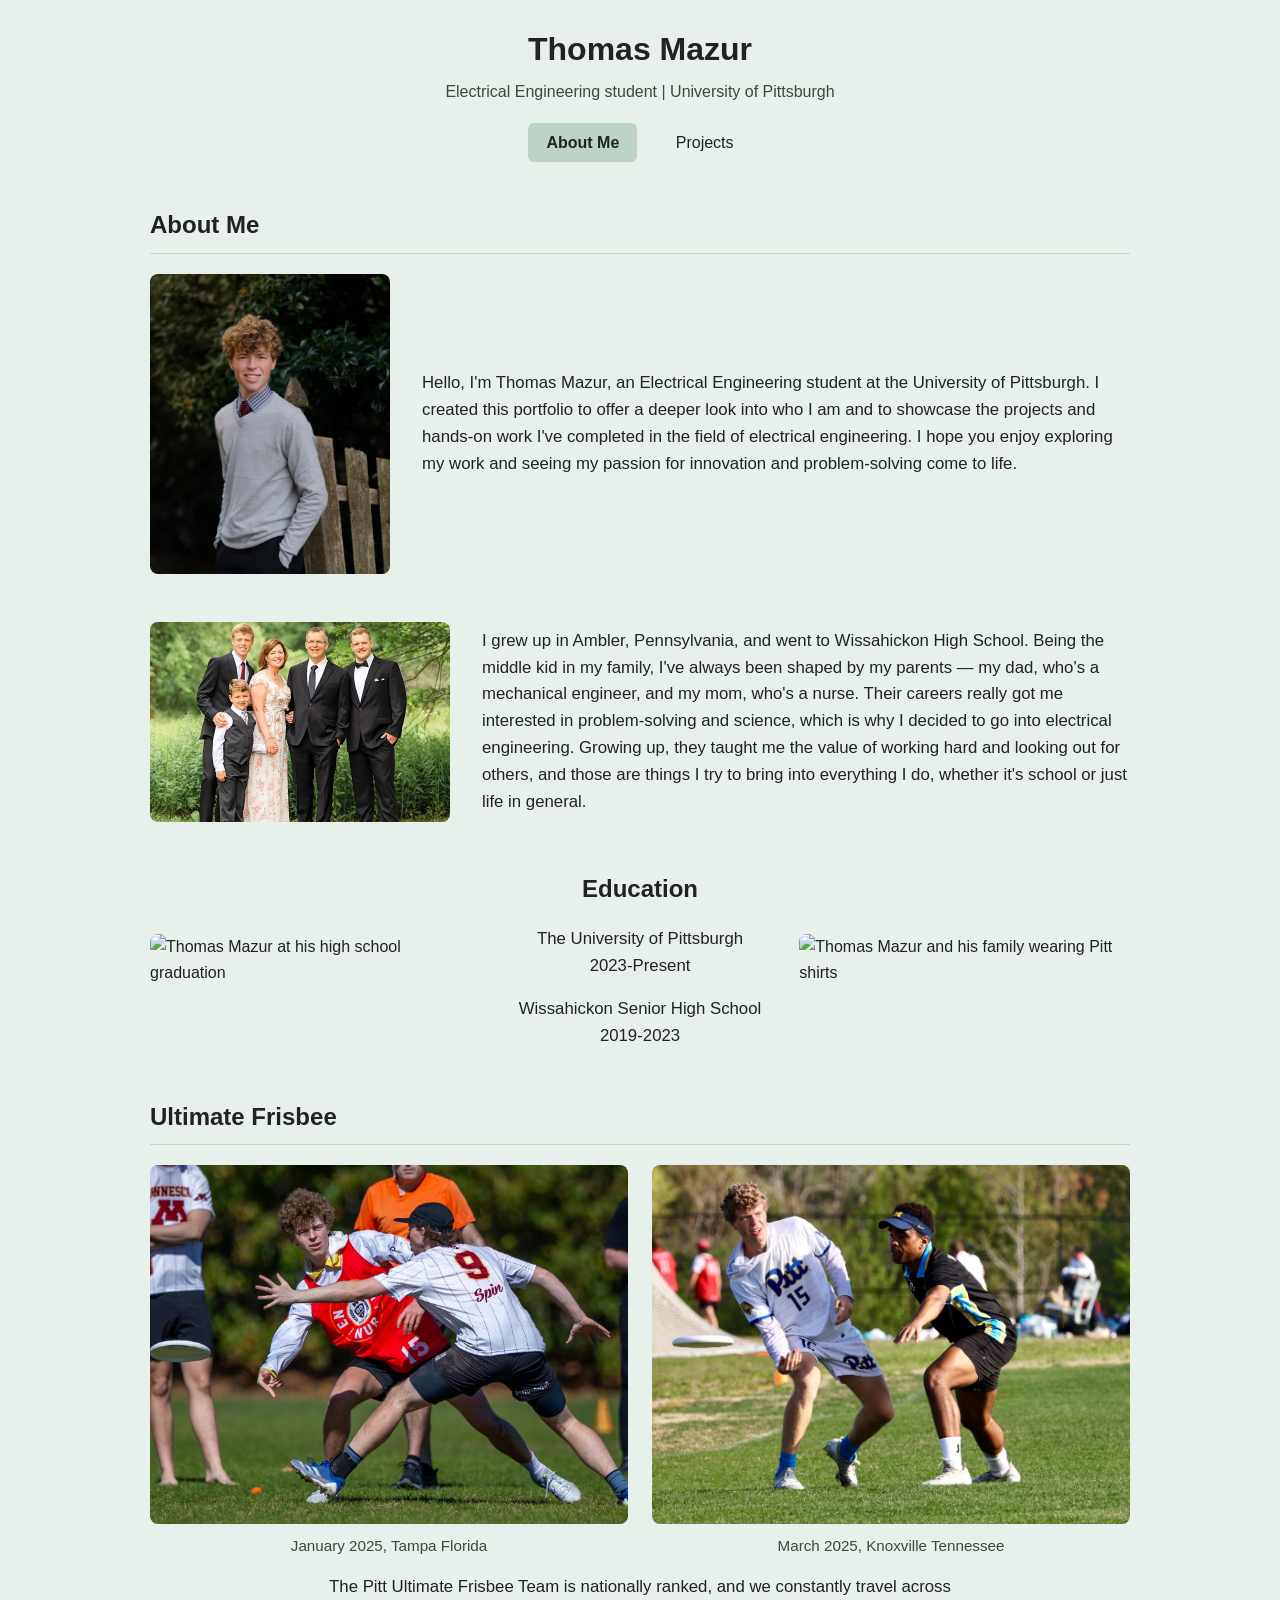
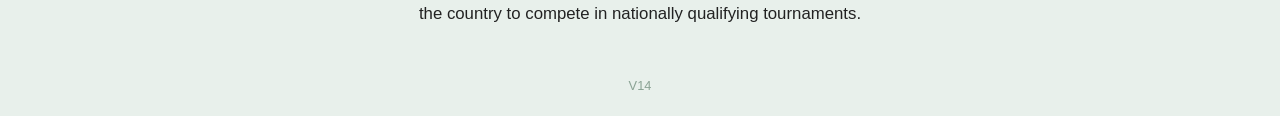
==== commit a5fa076e: "Update index.html" ====
--- a/index.html
+++ b/index.html
@@ -36,6 +36,26 @@
       </p>
     </section>
 
+    <section class="education-section">
+      <figure class="edu-photo">
+        <img src="mages/graduation.jpg" alt="Thomas Mazur at his high school graduation">
+      </figure>
+      <div class="edu-text">
+        <h2 class="edu-heading">Education</h2>
+        <p class="edu-school">
+          The University of Pittsburgh<br>
+          2023-Present
+        </p>
+        <p class="edu-school">
+          Wissahickon Senior High School<br>
+          2019-2023
+        </p>
+      </div>
+      <figure class="edu-photo">
+        <img src="mages/family_pitt.jpg" alt="Thomas Mazur and his family wearing Pitt shirts">
+      </figure>
+    </section>
+
     <h2>Ultimate Frisbee</h2>
     <section class="photo-row">
       <figure>
--- a/style.css
+++ b/style.css
@@ -94,6 +94,49 @@
   margin: 0;
 }
 
+/* Education: photo | text | photo */
+.education-section {
+  display: flex;
+  align-items: center;
+  gap: 28px;
+  margin-bottom: 48px;
+}
+
+.edu-photo {
+  margin: 0;
+  flex: 1 1 0;
+  min-width: 0;
+}
+
+.edu-photo img {
+  width: 100%;
+  height: auto;
+  border-radius: 8px;
+  display: block;
+}
+
+.edu-text {
+  flex: 0 0 auto;
+  text-align: center;
+  padding: 0 10px;
+}
+
+.edu-heading {
+  font-size: 1.5rem;
+  margin: 0 0 18px;
+  padding-bottom: 0;
+  border-bottom: none;
+}
+
+.edu-school {
+  margin: 0 0 16px;
+  font-size: 1.05rem;
+}
+
+.edu-school:last-child {
+  margin-bottom: 0;
+}
+
 /* Frisbee: two equal photos with centered captions */
 .photo-row {
   display: flex;
@@ -244,6 +287,22 @@
   margin-top: 10px;
   font-size: 0.95rem;
   color: #3a4a40;
+}
+
+/* Grid of images with no captions (K-maps, build photos) */
+.photo-grid {
+  display: grid;
+  grid-template-columns: repeat(auto-fit, minmax(220px, 1fr));
+  gap: 16px;
+  margin: 0 0 32px;
+}
+
+.photo-grid img {
+  width: 100%;
+  height: auto;
+  border: 1px solid #ccd9d0;
+  border-radius: 8px;
+  display: block;
 }
 
 .tools {
@@ -312,6 +371,7 @@
 @media (max-width: 700px) {
   .intro-section,
   .about-section,
+  .education-section,
   .photo-row,
   .video-row {
     flex-direction: column;
@@ -319,7 +379,8 @@
   }
 
   .intro-photo,
-  .about-photo {
+  .about-photo,
+  .edu-photo {
     flex: 0 0 auto;
     width: 100%;
     max-width: 320px;
